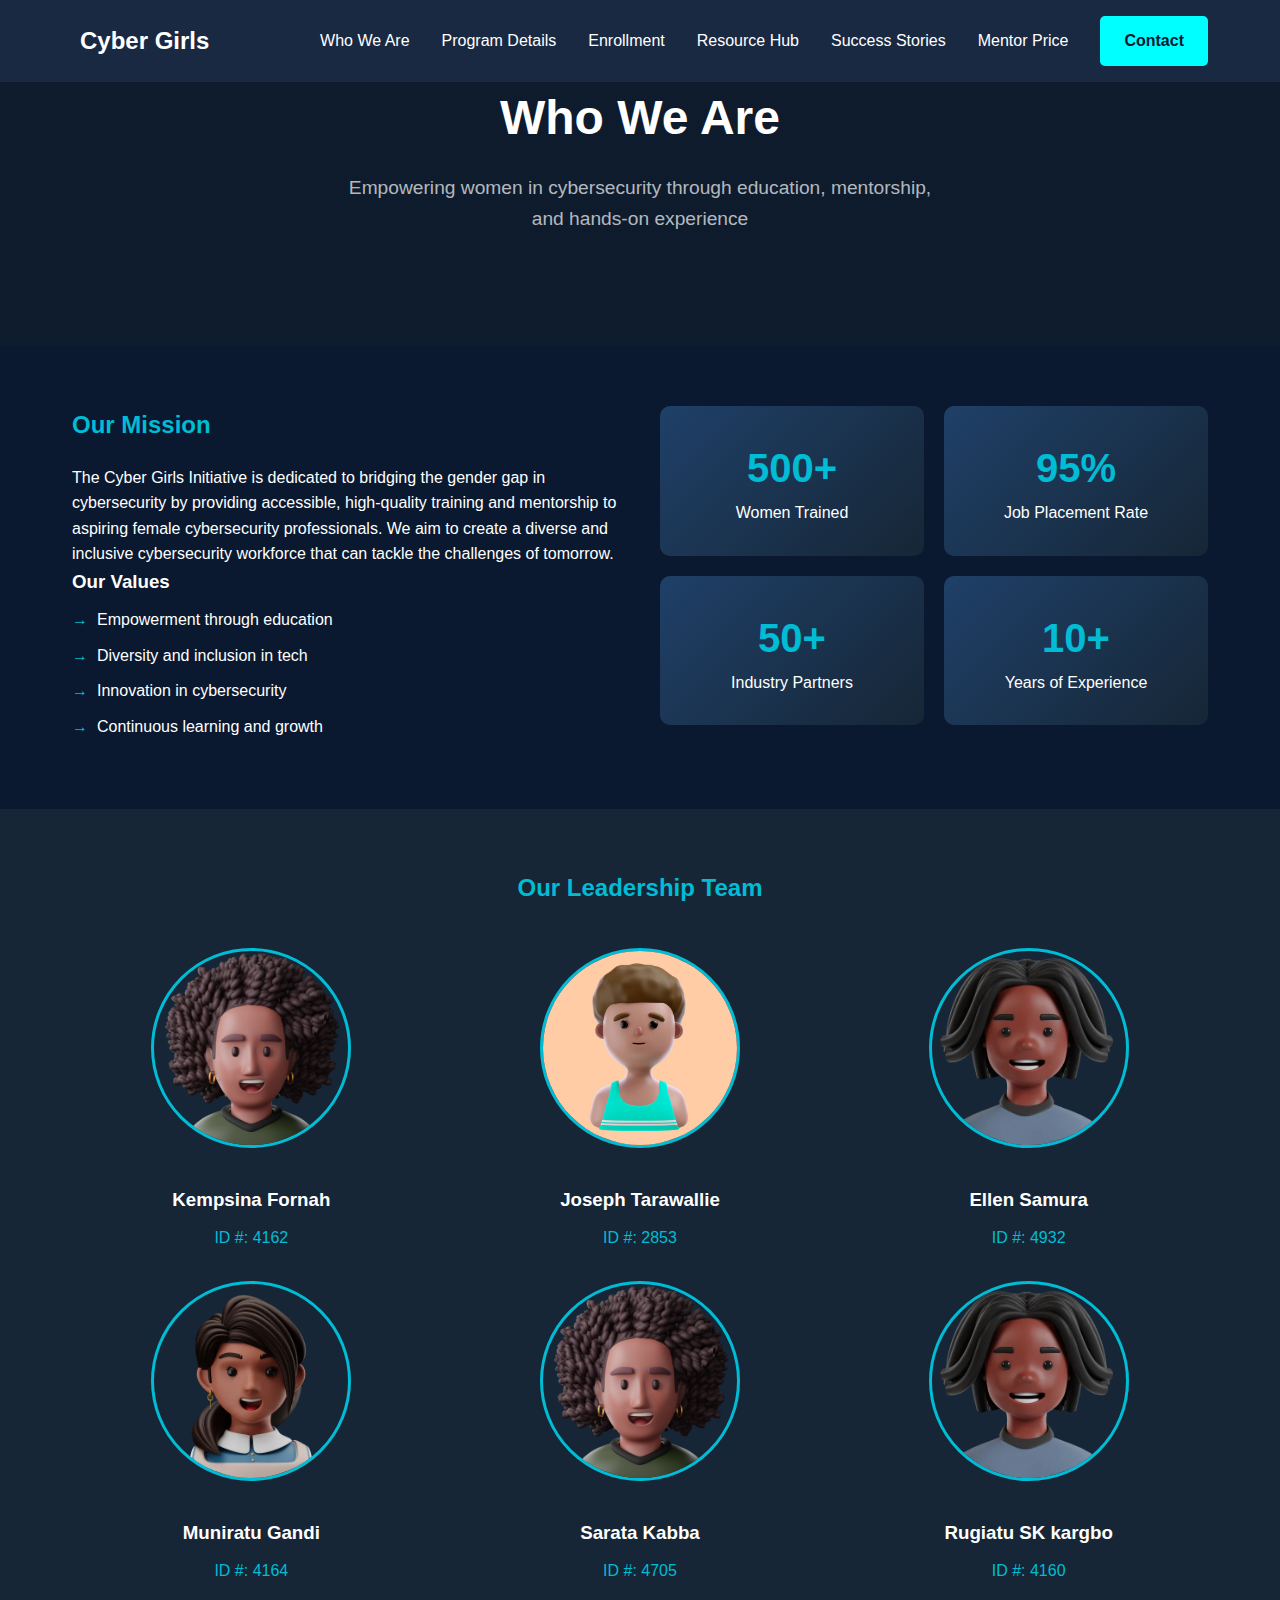
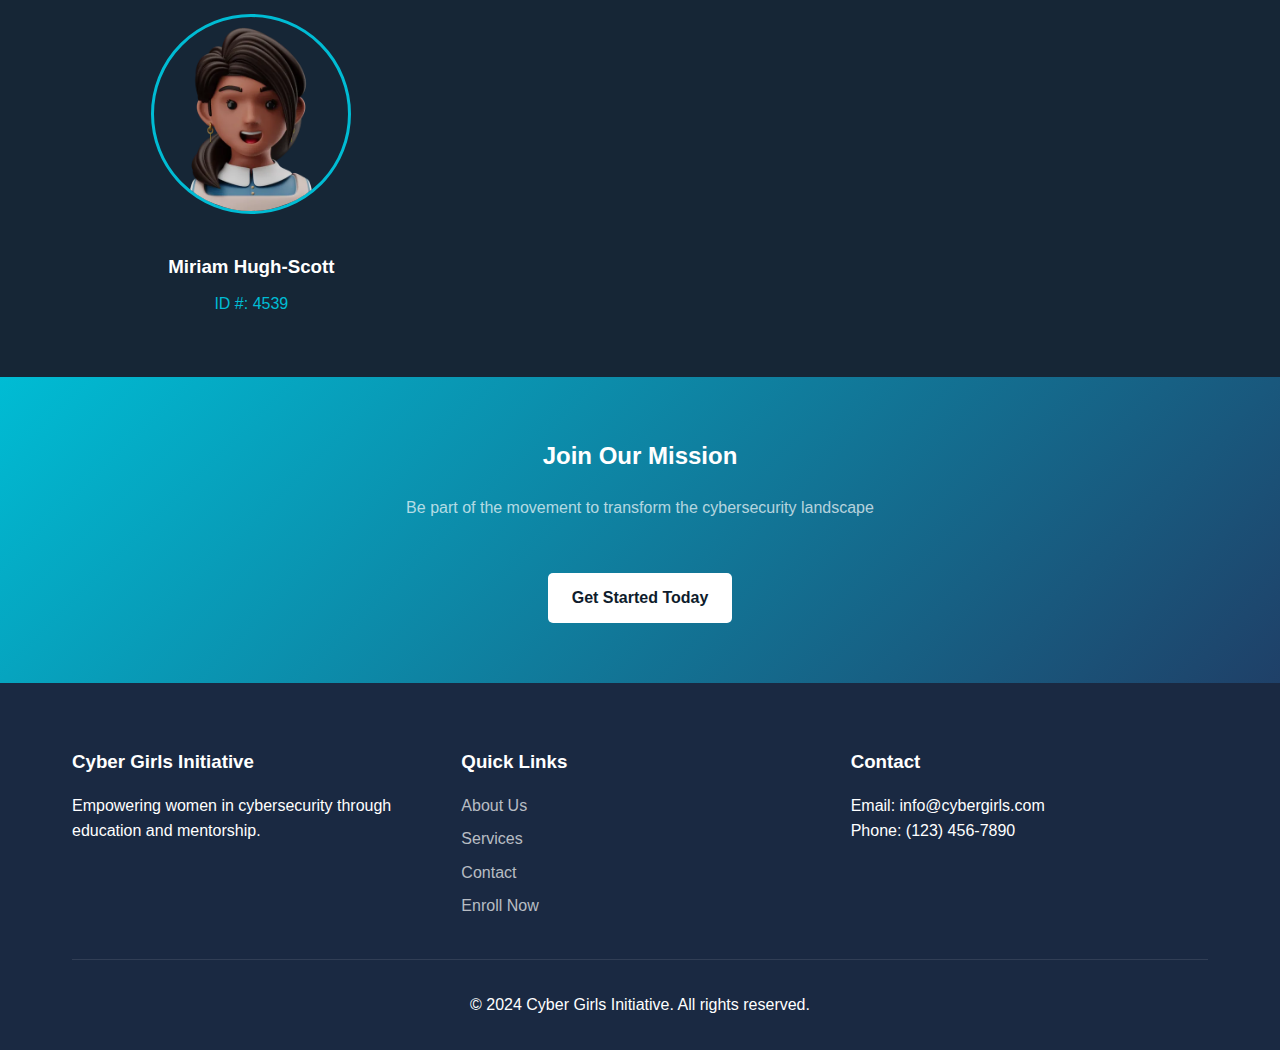
==== whoweare.html @ 03a0fe02 "first commit" ====
<!DOCTYPE html>
<html lang="en">
<head>
    <meta charset="UTF-8">
    <meta name="viewport" content="width=device-width, initial-scale=1.0">
    <title>About Us - Cyber Girls Initiative</title>
    <link rel="stylesheet" href="assets/css/main.css">
    <script src="https://kit.fontawesome.com/your-fontawesome-kit.js" crossorigin="anonymous"></script>
</head>
<body class="dark-theme">
    <header>
        <nav class="container">
            <a href="/index.html" class="logo">
                <img src="/placeholder.svg?height=40&width=40" alt="">
                Cyber Girls
            </a>
            <ul>
                <li><a href="/whoweare.html" class="active">Who We Are</a></li>
                <li><a href="/programdetails.html" class="active">Program Details</a></li>
                <li><a href="/enrollment.html">Enrollment</a></li>
                <li><a href="/resourcehub.html">Resource Hub</a></li>
                <li><a href="/successstories.html" >Success Stories</a></li>
                <li><a href="/mentorprices.html" >Mentor Price</a></li>
                <li><a href="/contact.html" class="btn btn-primary">Contact</a></li>
            </ul>
        </nav>
    </header>

    <main>
        <section class="hero about-hero">
            <div class="container">
                <h1>Who We Are</h1>
                <p>Empowering women in cybersecurity through education, mentorship, and hands-on experience</p>
            </div>
        </section>

        <section class="company-details">
            <div class="container">
                <div class="company-grid">
                    <div class="company-info">
                        <h2>Our Mission</h2>
                        <p>The Cyber Girls Initiative is dedicated to bridging the gender gap in cybersecurity by providing accessible, high-quality training and mentorship to aspiring female cybersecurity professionals. We aim to create a diverse and inclusive cybersecurity workforce that can tackle the challenges of tomorrow.</p>
                        <h3>Our Values</h3>
                        <ul>
                            <li>Empowerment through education</li>
                            <li>Diversity and inclusion in tech</li>
                            <li>Innovation in cybersecurity</li>
                            <li>Continuous learning and growth</li>
                        </ul>
                    </div>
                    <div class="company-stats">
                        <div class="stat-card">
                            <h3>500+</h3>
                            <p>Women Trained</p>
                        </div>
                        <div class="stat-card">
                            <h3>95%</h3>
                            <p>Job Placement Rate</p>
                        </div>
                        <div class="stat-card">
                            <h3>50+</h3>
                            <p>Industry Partners</p>
                        </div>
                        <div class="stat-card">
                            <h3>10+</h3>
                            <p>Years of Experience</p>
                        </div>
                    </div>
                </div>
            </div>
        </section>

        <section class="team">
            <div class="container">
                <h2>Our Leadership Team</h2>
                <div class="team-grid">
                    <div class="team-member">
                        <img src="/assets/images/3d-fm-user-1.webp" alt="Sarah Johnson">
                        <h3>Kempsina Fornah</h3>
                        <p>ID #: 4162</p>
                    </div>
                    <div class="team-member">
                        <img src="/assets/images/3d-user-1.jpg" alt="Emily Chen">
                        <h3>Joseph Tarawallie </h3>
                        <p>ID #: 2853</p>
                    </div>
                    <div class="team-member">
                        <img src="/assets/images/3d-fm-user-2.webp" alt="Maria Rodriguez">
                        <h3>Ellen Samura </h3>
                        <p>ID #: 4932</p>
                    </div>

                    <div class="team-member">
                        <img src="/assets/images/3d-fm-user-3.webp" alt="Maria Rodriguez">
                        <h3>Muniratu Gandi</h3>
                        <p>ID #: 4164</p>
                    </div>

                    <div class="team-member">
                        <img src="/assets/images/3d-fm-user-1.webp" alt="Maria Rodriguez">
                        <h3>Sarata Kabba</h3>
                        <p>ID #: 4705</p>
                    </div>

                    <div class="team-member">
                        <img src="/assets/images/3d-fm-user-2.webp" alt="Maria Rodriguez">
                        <h3>Rugiatu SK kargbo</h3>
                        <p>ID #: 4160</p>
                    </div>

                    <div class="team-member">
                        <img src="/assets/images/3d-fm-user-3.webp" alt="Maria Rodriguez">
                        <h3>Miriam Hugh-Scott</h3>
                        <p>ID #: 4539</p>
                    </div>

                </div>
            </div>
        </section>



        <section class="cta">
            <div class="container">
                <h2>Join Our Mission</h2>
                <p>Be part of the movement to transform the cybersecurity landscape</p>
                <a href="/enroll" class="btn btn-primary">Get Started Today</a>
            </div>
        </section>
    </main>

    <footer>
        <div class="container">
            <div class="footer-content">
                <div class="footer-section">
                    <h3>Cyber Girls Initiative</h3>
                    <p>Empowering women in cybersecurity through education and mentorship.</p>
                </div>
                <div class="footer-section">
                    <h3>Quick Links</h3>
                    <ul>
                        <li><a href="/about">About Us</a></li>
                        <li><a href="/services">Services</a></li>
                        <li><a href="/contact">Contact</a></li>
                        <li><a href="/enroll">Enroll Now</a></li>
                    </ul>
                </div>
                <div class="footer-section">
                    <h3>Contact</h3>
                    <p>Email: info@cybergirls.com</p>
                    <p>Phone: (123) 456-7890</p>
                    <div class="social-icons">
                        <a href="#" aria-label="LinkedIn"><i class="fab fa-linkedin"></i></a>
                        <a href="#" aria-label="Twitter"><i class="fab fa-twitter"></i></a>
                        <a href="#" aria-label="Facebook"><i class="fab fa-facebook"></i></a>
                        <a href="#" aria-label="Instagram"><i class="fab fa-instagram"></i></a>
                    </div>
                </div>
            </div>
            <div class="footer-bottom">
                <p>&copy; 2024 Cyber Girls Initiative. All rights reserved.</p>
            </div>
        </div>
    </footer>
</body>
</html>
---- assets/css/main.css ----
:root {
    --primary: #00ffff;
    --primary-dark: #00cccc;
    --background: #0a192f;
    --surface: #1a2942;
    --text: #ffffff;
    --text-secondary: rgba(255, 255, 255, 0.7);
    --gradient: linear-gradient(135deg, #0a192f 0%, #1a2942 100%);
}

/* Base styles */
* {
    margin: 0;
    padding: 0;
    box-sizing: border-box;
}

body {
    font-family: 'Inter', sans-serif;
    line-height: 1.6;
    background-color: var(--background);
    color: var(--text);
}

.container {
    max-width: 1200px;
    margin: 0 auto;
    padding: 0 2rem;
}

/* Header */
header {
    background-color: var(--surface);
    padding: 1rem 0;
    position: fixed;
    width: 100%;
    top: 0;
    z-index: 1000;
}

nav {
    display: flex;
    justify-content: space-between;
    align-items: center;
}

.logo {
    display: flex;
    align-items: center;
    gap: 0.5rem;
    color: var(--text);
    text-decoration: none;
    font-size: 1.5rem;
    font-weight: bold;
}

nav ul {
    display: flex;
    list-style: none;
    gap: 2rem;
    align-items: center;
}

nav ul a {
    color: var(--text);
    text-decoration: none;
    transition: color 0.3s ease;
}

nav ul a:hover {
    color: var(--primary);
}

/* Hero section */
.hero {
    background: var(--gradient);
    padding: 8rem 0 4rem;
    text-align: center;
    padding-top: 12rem;
}

.hero h1 {
    font-size: 3rem;
    margin-bottom: 1rem;
}

.hero p {
    font-size: 1.2rem;
    color: var(--text-secondary);
    max-width: 600px;
    margin: 0 auto 2rem;
}

/* Buttons */
.btn {
    display: inline-block;
    padding: 0.75rem 1.5rem;
    border-radius: 5px;
    text-decoration: none;
    transition: all 0.3s ease;
}

.btn-primary {
    background-color: var(--primary);
    color: var(--background);
    font-weight: bold;
}

.btn-primary:hover {
    background-color: var(--primary-dark);
    transform: translateY(-2px);
}

/* Services section */
.services {
    padding: 4rem 0;
}

.services-grid {
    display: grid;
    grid-template-columns: repeat(auto-fit, minmax(250px, 1fr));
    gap: 2rem;
    margin-top: 2rem;
}

.service-card {
    background-color: var(--surface);
    padding: 2rem;
    border-radius: 10px;
    transition: transform 0.3s ease;
}

.service-card:hover {
    transform: translateY(-5px);
}

.service-card .icon {
    font-size: 2rem;
    color: var(--primary);
    margin-bottom: 1rem;
}

.service-card h3 {
    margin-bottom: 1rem;
}

.service-card p {
    color: var(--text-secondary);
    margin-bottom: 1.5rem;
}

.read-more {
    color: var(--primary);
    text-decoration: none;
    display: flex;
    align-items: center;
    gap: 0.5rem;
}

/* Compliance section */
.compliance {
    padding: 4rem 0;
    background-color: var(--surface);
}

.section-desc {
    text-align: center;
    color: var(--text-secondary);
    margin-bottom: 3rem;
}

.compliance-grid {
    display: grid;
    grid-template-columns: repeat(auto-fit, minmax(300px, 1fr));
    gap: 2rem;
}

.compliance-card {
    background-color: var(--background);
    padding: 2rem;
    border-radius: 10px;
    transition: transform 0.3s ease;
}

.compliance-card:hover {
    transform: translateY(-5px);
}

.compliance-card .icon {
    font-size: 2rem;
    color: var(--primary);
    margin-bottom: 1rem;
}

/* Industries section */
.industries {
    padding: 4rem 0;
}

.industry-grid {
    display: grid;
    grid-template-columns: repeat(auto-fit, minmax(250px, 1fr));
    gap: 2rem;
}

.industry-card {
    background-color: var(--surface);
    padding: 2rem;
    border-radius: 10px;
    transition: transform 0.3s ease;
}

.industry-card:hover {
    transform: translateY(-5px);
}

.industry-card .icon {
    font-size: 2rem;
    color: var(--primary);
    margin-bottom: 1rem;
}

/* CTA section */
.cta {
    padding: 4rem 0;
    background-color: var(--surface);
    text-align: center;
}

.cta h2 {
    margin-bottom: 1rem;
}

.cta p {
    color: var(--text-secondary);
    margin-bottom: 2rem;
}

/* Footer */
footer {
    background-color: var(--surface);
    padding: 4rem 0 2rem;
}

.footer-content {
    display: grid;
    grid-template-columns: repeat(auto-fit, minmax(200px, 1fr));
    gap: 2rem;
    margin-bottom: 2rem;
}

.footer-section h3 {
    margin-bottom: 1rem;
}

.footer-section ul {
    list-style: none;
}

.footer-section ul li {
    margin-bottom: 0.5rem;
}

.footer-section ul li a {
    color: var(--text-secondary);
    text-decoration: none;
    transition: color 0.3s ease;
}

.footer-section ul li a:hover {
    color: var(--primary);
}

.footer-bottom {
    text-align: center;
    padding-top: 2rem;
    border-top: 1px solid rgba(255, 255, 255, 0.1);
}

/* Responsive design */
@media (max-width: 768px) {
    nav {
        flex-direction: column;
        gap: 1rem;
    }

    nav ul {
        flex-direction: column;
        gap: 1rem;
    }

    .hero h1 {
        font-size: 2rem;
    }

    .services-grid,
    .compliance-grid,
    .industry-grid {
        grid-template-columns: 1fr;
    }
}

/* Animations */
@keyframes fadeIn {
    from {
        opacity: 0;
        transform: translateY(20px);
    }
    to {
        opacity: 1;
        transform: translateY(0);
    }
}

.service-card,
.compliance-card,
.industry-card {
    animation: fadeIn 0.5s ease forwards;
}

/* Accessibility */
:focus {
    outline: 2px solid var(--primary);
    outline-offset: 2px;
}

.sr-only {
    position: absolute;
    width: 1px;
    height: 1px;
    padding: 0;
    margin: -1px;
    overflow: hidden;
    clip: rect(0, 0, 0, 0);
    white-space: nowrap;
    border-width: 0;
}

/* Existing code... */

/* About Page Specific Styles */
.about-hero {
    background: linear-gradient(rgba(14, 28, 44, 0.9), rgba(14, 28, 44, 0.9)), 
                url('../images/hero-bg.jpg') center/cover;
    padding: 80px 0;
    text-align: center;
}

.company-details {
    padding: 60px 0;
}

.company-grid {
    display: grid;
    grid-template-columns: 1fr 1fr;
    gap: 40px;
    align-items: start;
}

.company-info h2 {
    color: #00bcd4;
    margin-bottom: 20px;
}

.company-info ul {
    list-style: none;
    padding: 0;
}

.company-info ul li {
    margin: 10px 0;
    padding-left: 25px;
    position: relative;
}

.company-info ul li:before {
    content: "→";
    color: #00bcd4;
    position: absolute;
    left: 0;
}

.company-stats {
    display: grid;
    grid-template-columns: repeat(2, 1fr);
    gap: 20px;
}

.stat-card {
    background: linear-gradient(135deg, #1f4068, #162636);
    padding: 30px;
    border-radius: 10px;
    text-align: center;
}

.stat-card h3 {
    color: #00bcd4;
    font-size: 2.5rem;
    margin: 0;
}

.team {
    padding: 60px 0;
    background-color: #162636;
}

.team h2 {
    text-align: center;
    color: #00bcd4;
    margin-bottom: 40px;
}

.team-grid {
    display: grid;
    grid-template-columns: repeat(3, 1fr);
    gap: 30px;
}

.team-member {
    text-align: center;
}

.team-member img {
    width: 200px;
    height: 200px;
    border-radius: 50%;
    margin-bottom: 20px;
    border: 3px solid #00bcd4;
}

.team-member h3 {
    color: #ffffff;
    margin: 10px 0;
}

.team-member p {
    color: #00bcd4;
}

.timeline {
    padding: 60px 0;
}

.timeline h2 {
    text-align: center;
    color: #00bcd4;
    margin-bottom: 40px;
}

.timeline-grid {
    display: grid;
    grid-template-columns: repeat(3, 1fr);
    gap: 30px;
}

.timeline-item {
    background: linear-gradient(135deg, #1f4068, #162636);
    padding: 20px;
    border-radius: 10px;
    text-align: center;
}

.timeline-item h3 {
    color: #00bcd4;
    margin-bottom: 10px;
}

.cta {
    background: linear-gradient(135deg, #00bcd4, #1f4068);
    padding: 60px 0;
    text-align: center;
}

.cta h2 {
    margin-bottom: 20px;
}

.cta .btn {
    background-color: #ffffff;
    color: #0e1c2c;
    font-weight: bold;
    margin-top: 20px;
}

.cta .btn:hover {
    background-color: #162636;
    color: #ffffff;
}

/* Responsive Design */
@media (max-width: 768px) {
    .company-grid {
        grid-template-columns: 1fr;
    }

    .company-stats {
        grid-template-columns: 1fr;
    }

    .team-grid {
        grid-template-columns: 1fr;
    }

    .timeline-grid {
        grid-template-columns: 1fr;
    }
}

.form-container {
    max-width: 800px;
    margin: 3rem auto;
    padding: 2rem;
    background-color: var(--surface);
    border-radius: 10px;
}

.form-grid {
    display: grid;
    grid-template-columns: repeat(2, 1fr);
    gap: 1.5rem;
}

.form-field {
    margin-bottom: 1.5rem;
}

.form-field.full-width {
    grid-column: 1 / -1;
}

.form-field label {
    display: block;
    margin-bottom: 0.5rem;
    color: var(--text);
}

.form-field input,
.form-field select,
.form-field textarea {
    width: 100%;
    padding: 0.75rem;
    border: 1px solid rgba(255, 255, 255, 0.1);
    border-radius: 5px;
    background-color: var(--background);
    color: var(--text);
}

.form-field textarea {
    min-height: 150px;
    resize: vertical;
}

.form-submit {
    grid-column: 1 / -1;
    text-align: center;
}

.required {
    color: var(--primary);
}

.overview, .details {
    max-width: 800px;
    margin: 40px auto;
    padding: 30px;
    border-radius: 8px;
    box-shadow: 0 2px 10px rgba(0, 0, 0, 0.1);
}

.overview{
    padding-top: 10rem;
}

.overview h2, .details h2 {
    color: #7eb0e1;
    margin-bottom: 20px;
    font-size: 2rem;
    border-bottom: 2px solid #3498db;
    padding-bottom: 10px;
}

.overview ul {
    list-style: none;
    padding: 0;
}

.overview ul li {
    margin: 15px 0;
    padding-left: 25px;
    position: relative;
}

.overview ul li:before {
    content: "→";
    position: absolute;
    left: 0;
    color: #3498db;
}

.details p {
    line-height: 1.6;
    margin: 15px 0;
    color: #bddeff;
}

.details strong {
    color: #2f6091;
    font-weight: 600;
    margin-right: 10px;
}

/* Add some hover effects */
.overview ul li:hover {
    transform: translateX(5px);
    transition: transform 0.3s ease;
}

/* Responsive adjustments */
@media (max-width: 768px) {
    .overview, .details {
        margin: 20px;
        padding: 20px;
    }
    
    .overview h2, .details h2 {
        font-size: 1.5rem;
    }
}

/* Resource Hub Styles */
.resource-hero {
    background: linear-gradient(rgba(14, 28, 44, 0.9), rgba(14, 28, 44, 0.9)), 
                url('../images/hero-bg.jpg') center/cover;
    padding: 120px 0 60px;
    text-align: center;
    color: var(--text);
}

.resource-hero h1 {
    font-size: 3rem;
    margin-bottom: 1rem;
}

.resource-hero p {
    font-size: 1.2rem;
    color: var(--text-secondary);
    max-width: 600px;
    margin: 0 auto;
}

.resource-section {
    padding: 4rem 0;
}

.resource-section h2 {
    text-align: center;
    margin-bottom: 3rem;
    color: var(--primary);
}

.resource-grid {
    display: grid;
    grid-template-columns: repeat(auto-fit, minmax(300px, 1fr));
    gap: 2rem;
}

.resource-card {
    background: var(--surface);
    padding: 2rem;
    border-radius: 10px;
    text-align: center;
    transition: transform 0.3s ease;
}

.resource-card:hover {
    transform: translateY(-5px);
}

.resource-icon {
    font-size: 2.5rem;
    color: var(--primary);
    margin-bottom: 1.5rem;
}

.resource-card h3 {
    color: var(--text);
    margin-bottom: 1rem;
}

.resource-card p {
    color: var(--text-secondary);
    margin-bottom: 1.5rem;
}

.resource-link {
    display: inline-block;
    color: var(--primary);
    text-decoration: none;
    padding: 0.5rem 1rem;
    border: 2px solid var(--primary);
    border-radius: 5px;
    transition: all 0.3s ease;
}

.resource-link:hover {
    background: var(--primary);
    color: var(--background);
}

/* Responsive adjustments */
@media (max-width: 768px) {
    .resource-hero h1 {
        font-size: 2rem;
    }
    
    .resource-grid {
        grid-template-columns: 1fr;
    }
}

/* Success Stories Styles */
.success-hero {
    background: linear-gradient(rgba(14, 28, 44, 0.9), rgba(14, 28, 44, 0.9)), 
                url('../images/hero-bg.jpg') center/cover;
    padding: 120px 0 60px;
    text-align: center;
    color: var(--text);
}

.success-hero h1 {
    font-size: 3rem;
    margin-bottom: 1rem;
}

.success-hero p {
    font-size: 1.2rem;
    color: var(--text-secondary);
    max-width: 600px;
    margin: 0 auto;
}

.success-stories {
    padding: 4rem 0;
}

.stories-grid {
    display: grid;
    grid-template-columns: repeat(2, 1fr);
    gap: 2rem;
}

.story-card {
    background: var(--surface);
    border-radius: 10px;
    overflow: hidden;
    transition: transform 0.3s ease;
}

.story-card:hover {
    transform: translateY(-5px);
}

.story-image {
    height: 200px;
    overflow: hidden;
}

.story-image img {
    width: 100%;
    height: 100%;
    object-fit: cover;
}

.story-content {
    padding: 2rem;
}

.story-content h3 {
    color: var(--primary);
    margin-bottom: 0.5rem;
    font-size: 1.5rem;
}

.story-content .position {
    color: var(--text-secondary);
    font-size: 0.9rem;
    margin-bottom: 1rem;
}

.story-content .quote {
    color: var(--text);
    margin-bottom: 1.5rem;
    font-style: italic;
    line-height: 1.6;
}

.achievements {
    display: flex;
    gap: 0.5rem;
    flex-wrap: wrap;
}

.badge {
    background: var(--primary);
    color: var(--background);
    padding: 0.25rem 0.75rem;
    border-radius: 15px;
    font-size: 0.8rem;
    font-weight: bold;
}

/* Responsive adjustments */
@media (max-width: 768px) {
    .success-hero h1 {
        font-size: 2rem;
    }
    
    .stories-grid {
        grid-template-columns: 1fr;
    }
}


.form-container {
    max-width: 1000px;
    margin: 3rem auto;
    padding: 2rem;
    background-color: var(--surface);
    border-radius: 10px;
    width: 100%;
}

.form-grid {
    display: grid;
    grid-template-columns: repeat(2, 1fr);
    gap: 1.5rem;
}

.form-field {
    margin-bottom: 1.5rem;
}

.form-field.full-width {
    grid-column: 1 / -1;
}

.form-field label {
    display: block;
    margin-bottom: 0.5rem;
    color: var(--text);
}

.form-field input,
.form-field select,
.form-field textarea {
    width: 100%;
    padding: 0.75rem;
    border: 1px solid rgba(255, 255, 255, 0.1);
    border-radius: 5px;
    background-color: var(--background);
    color: var(--text);
}

.form-field textarea {
    min-height: 150px;
    resize: vertical;
}

.form-submit {
    grid-column: 1 / -1;
    text-align: center;
}

.required {
    color: var(--primary);
}

.contact-grid {
    display: grid;
    grid-template-columns: 1fr 2fr;
    gap: 2rem;
    margin: 3rem 0;
}

.contact-info {
    padding: 2rem;
    background-color: var(--surface);
    border-radius: 10px;
}

.info-item {
    display: flex;
    align-items: flex-start;
    gap: 1rem;
    margin-bottom: 1.5rem;
}

.info-item i {
    color: var(--primary);
    font-size: 1.5rem;
}

.info-item h3 {
    margin-bottom: 0.5rem;
    color: var(--text);
}

.info-item p a {
    color: var(--text-secondary);
    text-decoration: none;
    transition: color 0.3s ease;
}

.info-item p a:hover {
    color: var(--primary);
}

.social-links {
    display: flex;
    gap: 1rem;
    margin-top: 2rem;
}

.social-link {
    display: flex;
    align-items: center;
    justify-content: center;
    width: 40px;
    height: 40px;
    border-radius: 50%;
    background-color: var(--background);
    color: var(--text);
    text-decoration: none;
    transition: all 0.3s ease;
}

.social-link:hover {
    background-color: var(--primary);
    color: var(--background);
    transform: translateY(-2px);
}

@media (max-width: 768px) {
    .contact-grid {
        grid-template-columns: 1fr;
    }

    .form-grid {
        grid-template-columns: 1fr;
    }
}

/* Pricing Page Styles */
.pricing-hero {
    background: linear-gradient(rgba(14, 28, 44, 0.9), rgba(14, 28, 44, 0.9)),
                url('../images/hero-bg.jpg') center/cover;
    padding: 120px 0 60px;
    text-align: center;
    color: var(--text);
}

.pricing-hero h1 {
    font-size: 3rem;
    margin-bottom: 1rem;
}

.pricing-hero p {
    font-size: 1.2rem;
    color: var(--text-secondary);
    max-width: 600px;
    margin: 0 auto;
}

.pricing {
    padding: 4rem 0;
}

.pricing-grid {
    display: grid;
    grid-template-columns: repeat(3, 1fr);
    gap: 2rem;
    margin-top: 2rem;
}

.pricing-card {
    background: var(--surface);
    border-radius: 15px;
    padding: 2rem;
    text-align: center;
    position: relative;
    transition: transform 0.3s ease;
}

.pricing-card:hover {
    transform: translateY(-10px);
}

.pricing-card.featured {
    border: 2px solid var(--primary);
    transform: scale(1.05);
}

.pricing-card.featured:hover {
    transform: scale(1.05) translateY(-10px);
}

.popular-badge {
    position: absolute;
    top: -12px;
    left: 50%;
    transform: translateX(-50%);
    background: var(--primary);
    color: var(--background);
    padding: 0.5rem 1rem;
    border-radius: 20px;
    font-size: 0.9rem;
    font-weight: bold;
}

.card-header {
    margin-bottom: 2rem;
}

.card-header h3 {
    color: var(--primary);
    font-size: 1.5rem;
    margin-bottom: 1rem;
}

.price {
    font-size: 2.5rem;
    color: var(--text);
    font-weight: bold;
}

.price .currency {
    font-size: 1.5rem;
    vertical-align: super;
}

.price .period {
    font-size: 1rem;
    color: var(--text-secondary);
    font-weight: normal;
}

.features {
    list-style: none;
    padding: 0;
    margin: 2rem 0;
}

.features li {
    color: var(--text-secondary);
    margin: 1rem 0;
    display: flex;
    align-items: center;
    justify-content: center;
    gap: 0.5rem;
}

.features li i {
    color: var(--primary);
    font-size: 0.9rem;
}

.pricing-card .btn {
    width: 100%;
    margin-top: 1rem;
}

/* Responsive adjustments */
@media (max-width: 992px) {
    .pricing-grid {
        grid-template-columns: repeat(2, 1fr);
    }
}

@media (max-width: 768px) {
    .pricing-grid {
        grid-template-columns: 1fr;
        gap: 3rem;
    }

    .pricing-card.featured {
        transform: none;
    }

    .pricing-card.featured:hover {
        transform: translateY(-10px);
    }
}
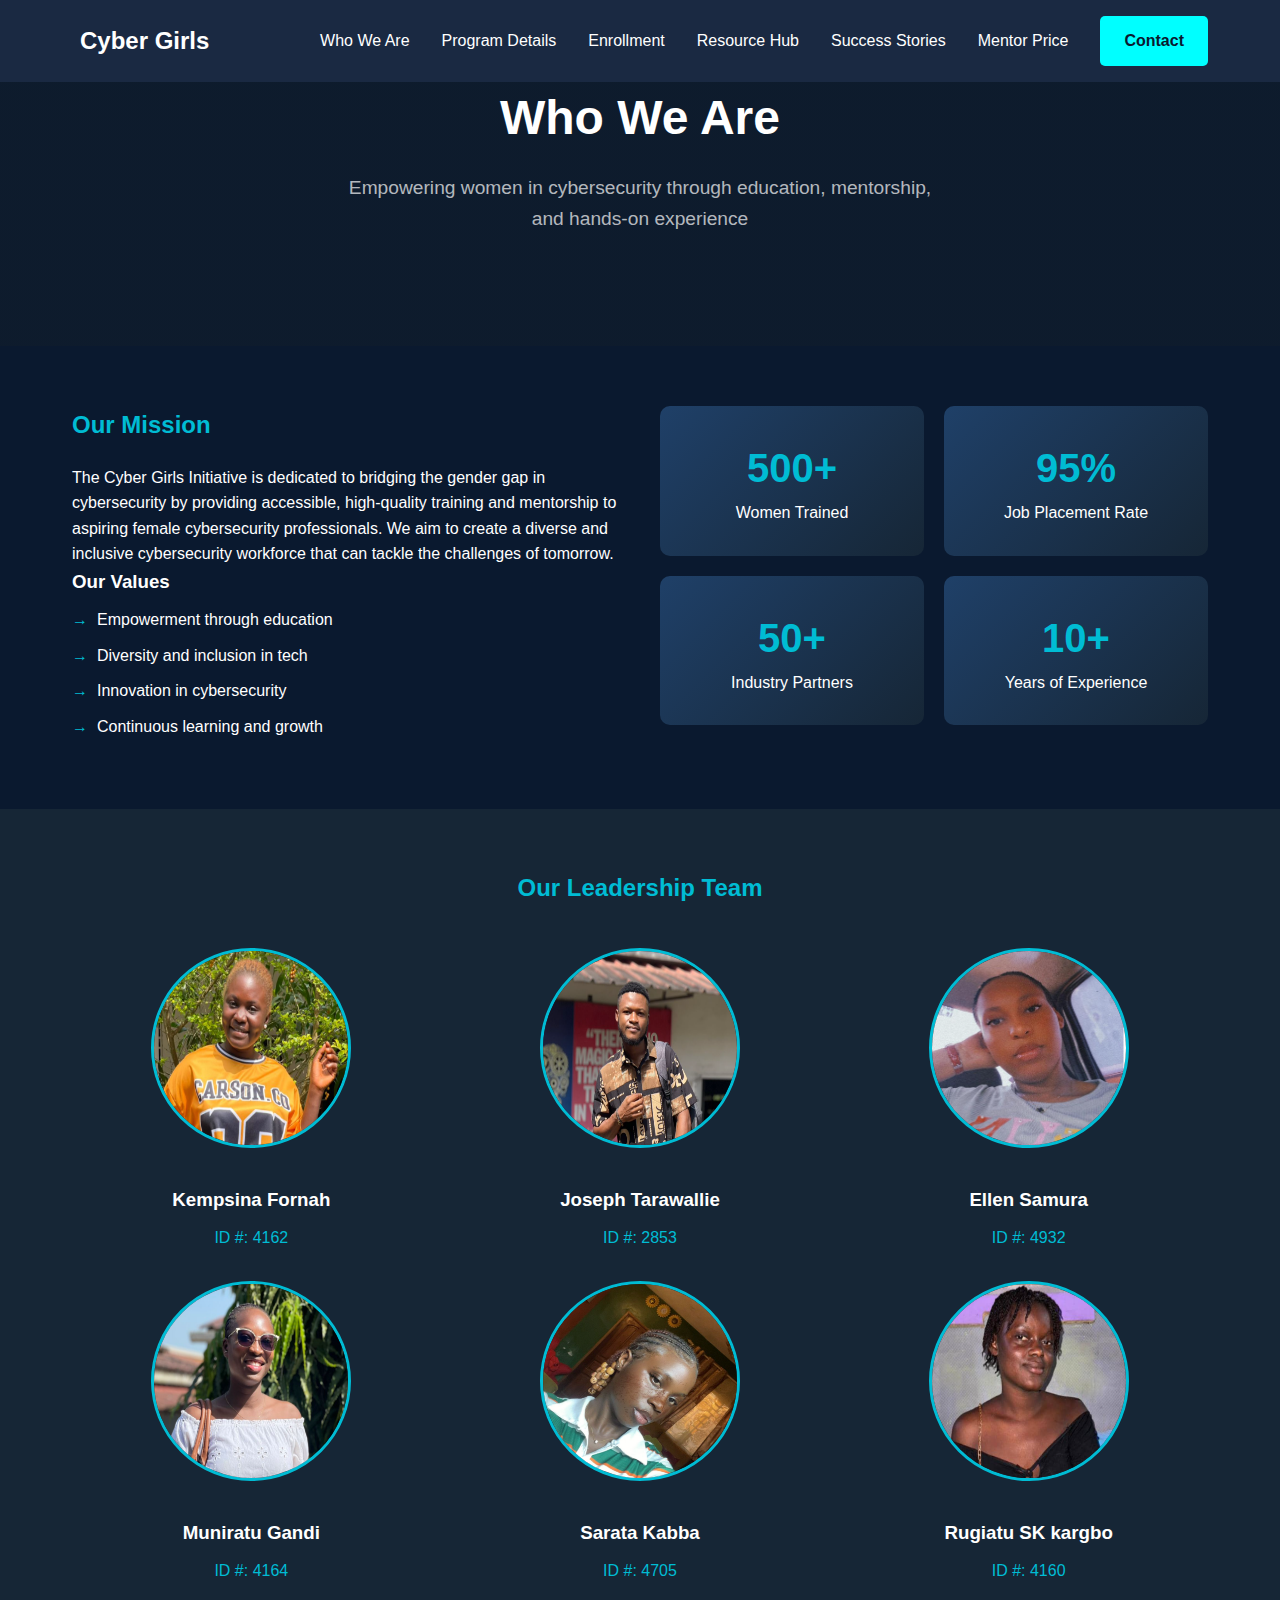
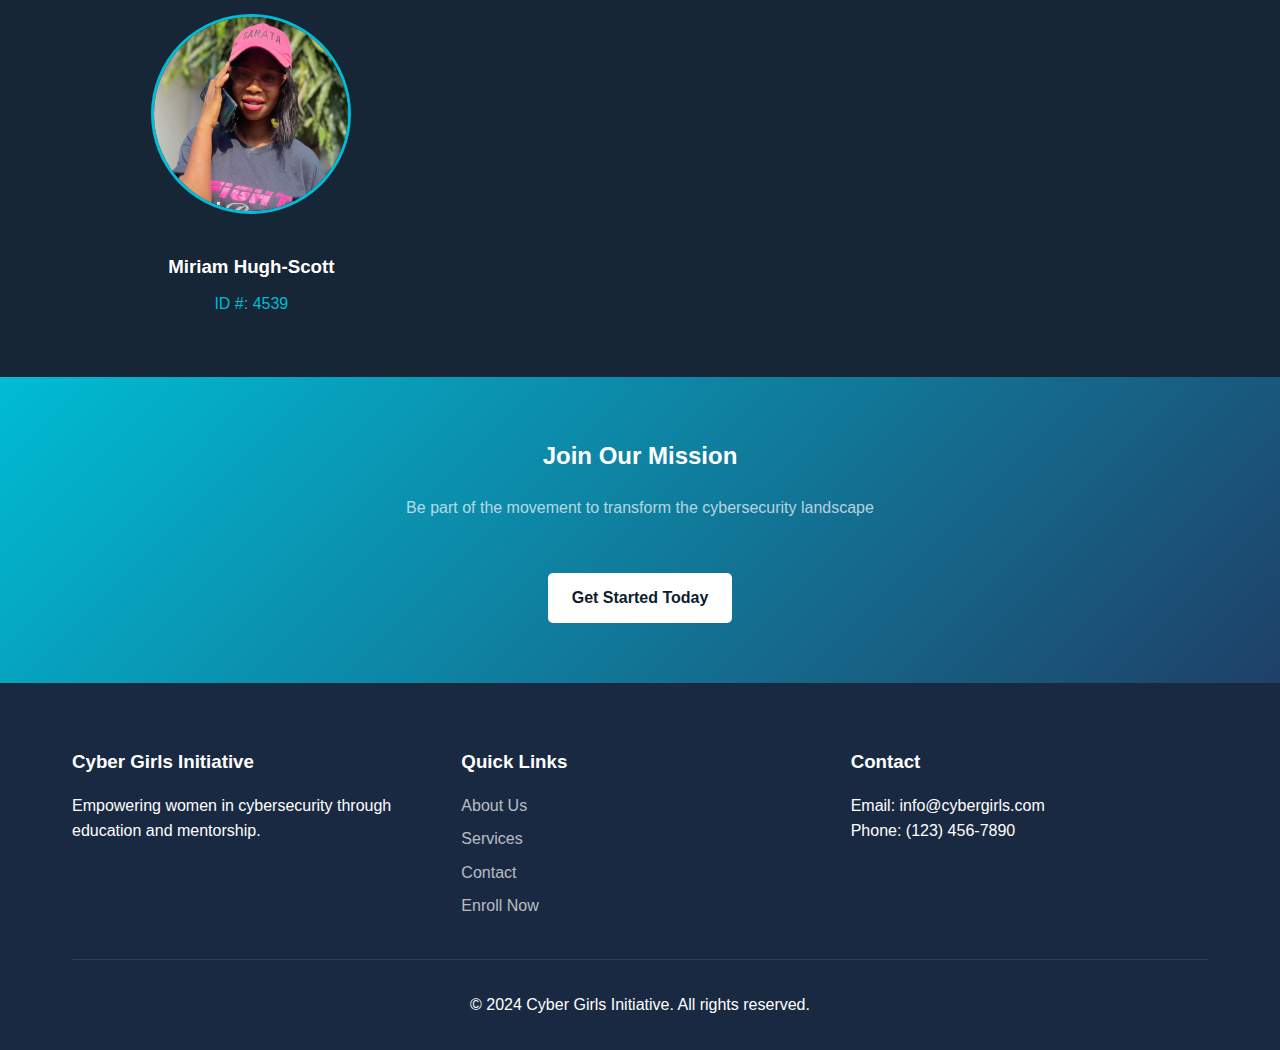
==== commit 81da6d73: "Update whoweare.html" ====
--- a/whoweare.html
+++ b/whoweare.html
@@ -75,41 +75,41 @@
                 <h2>Our Leadership Team</h2>
                 <div class="team-grid">
                     <div class="team-member">
-                        <img src="/assets/images/3d-fm-user-1.webp" alt="Sarah Johnson">
+                        <img src="/assets/images/Ellen Samura.png" alt="Sarah Johnson">
                         <h3>Kempsina Fornah</h3>
                         <p>ID #: 4162</p>
                     </div>
                     <div class="team-member">
-                        <img src="/assets/images/3d-user-1.jpg" alt="Emily Chen">
+                        <img src="/assets/images/Joseph Trawallie.png" alt="Emily Chen">
                         <h3>Joseph Tarawallie </h3>
                         <p>ID #: 2853</p>
                     </div>
                     <div class="team-member">
-                        <img src="/assets/images/3d-fm-user-2.webp" alt="Maria Rodriguez">
+                        <img src="/assets/images/Kempsina Fornah.png" alt="Maria Rodriguez">
                         <h3>Ellen Samura </h3>
                         <p>ID #: 4932</p>
                     </div>
 
                     <div class="team-member">
-                        <img src="/assets/images/3d-fm-user-3.webp" alt="Maria Rodriguez">
+                        <img src="/assets/images/Miriam Hugh-Scott.png" alt="Maria Rodriguez">
                         <h3>Muniratu Gandi</h3>
                         <p>ID #: 4164</p>
                     </div>
 
                     <div class="team-member">
-                        <img src="/assets/images/3d-fm-user-1.webp" alt="Maria Rodriguez">
+                        <img src="/assets/images/Muniratu Gandi.png" alt="Maria Rodriguez">
                         <h3>Sarata Kabba</h3>
                         <p>ID #: 4705</p>
                     </div>
 
                     <div class="team-member">
-                        <img src="/assets/images/3d-fm-user-2.webp" alt="Maria Rodriguez">
+                        <img src="/assets/images/Rugiatu sk kargbo.png" alt="Maria Rodriguez">
                         <h3>Rugiatu SK kargbo</h3>
                         <p>ID #: 4160</p>
                     </div>
 
                     <div class="team-member">
-                        <img src="/assets/images/3d-fm-user-3.webp" alt="Maria Rodriguez">
+                        <img src="/assets/images/Sarata Kabba.png" alt="Maria Rodriguez">
                         <h3>Miriam Hugh-Scott</h3>
                         <p>ID #: 4539</p>
                     </div>
@@ -163,4 +163,4 @@
         </div>
     </footer>
 </body>
-</html>+</html>
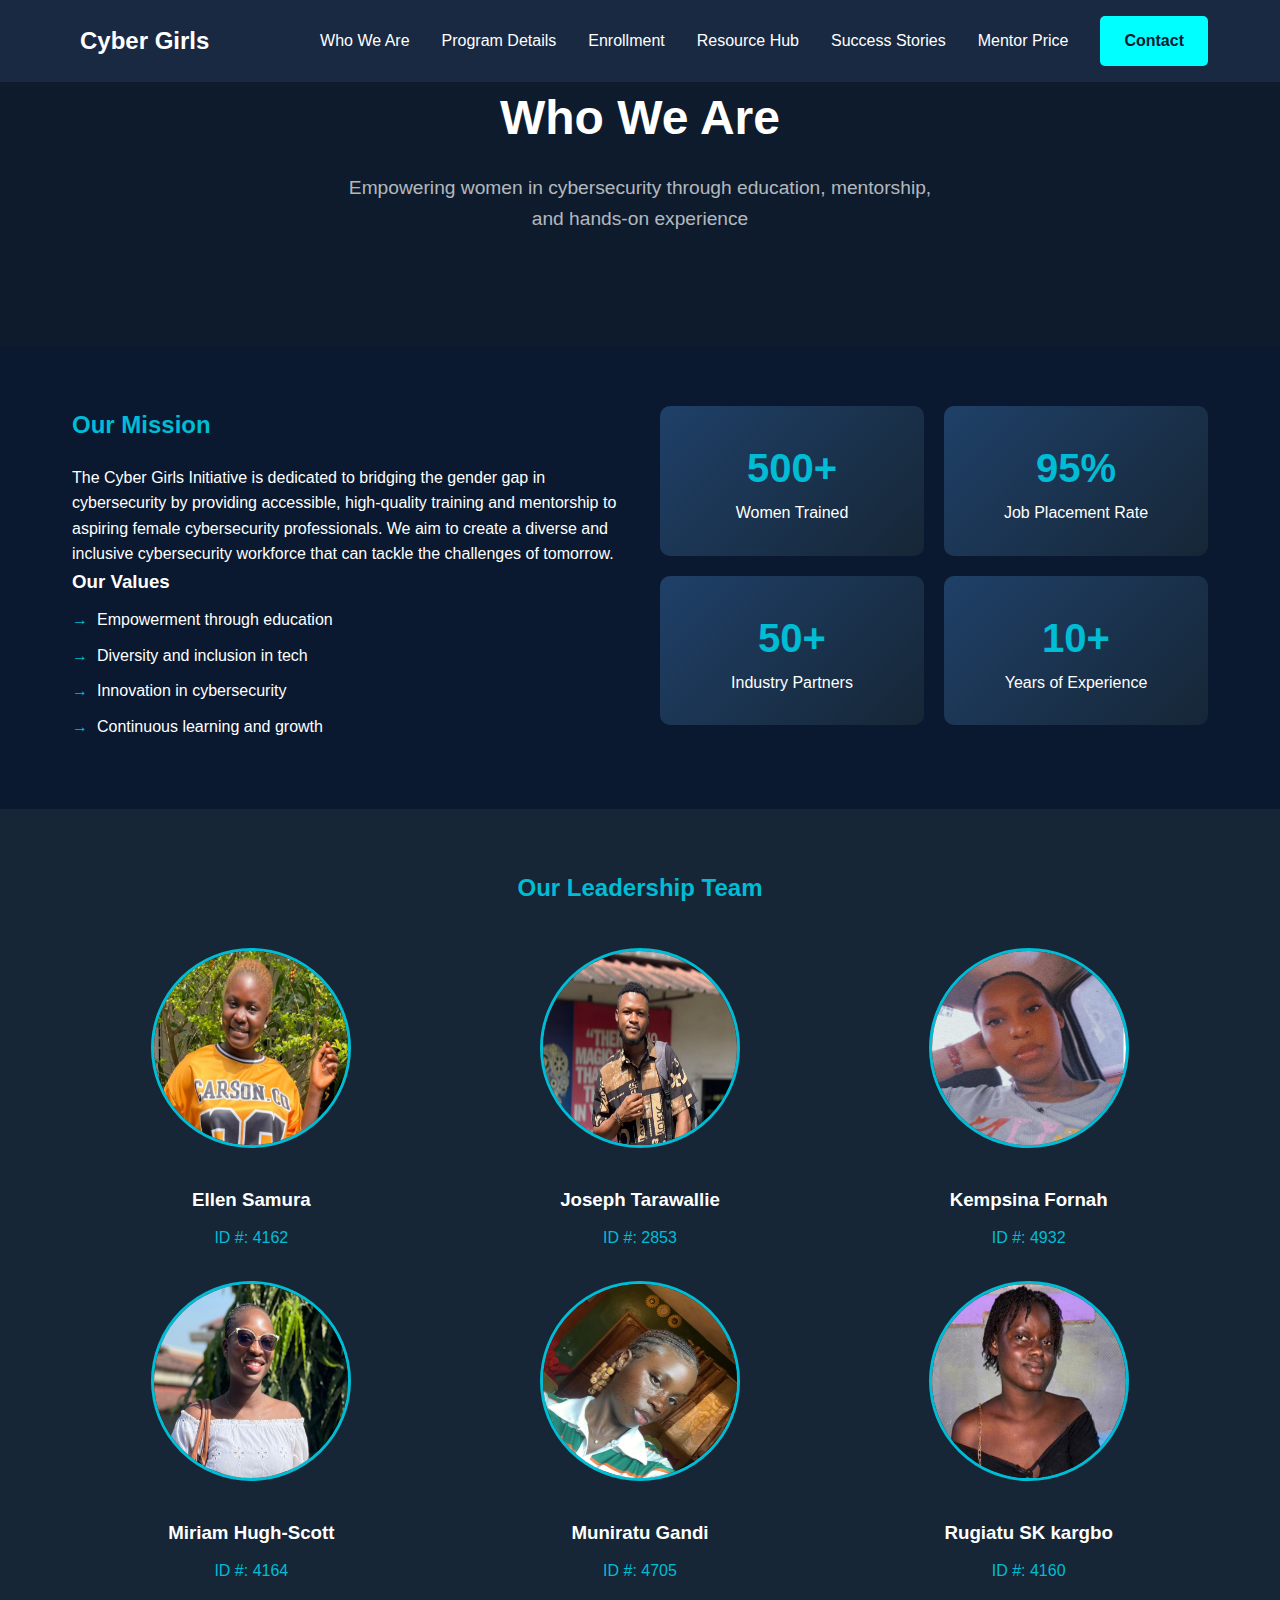
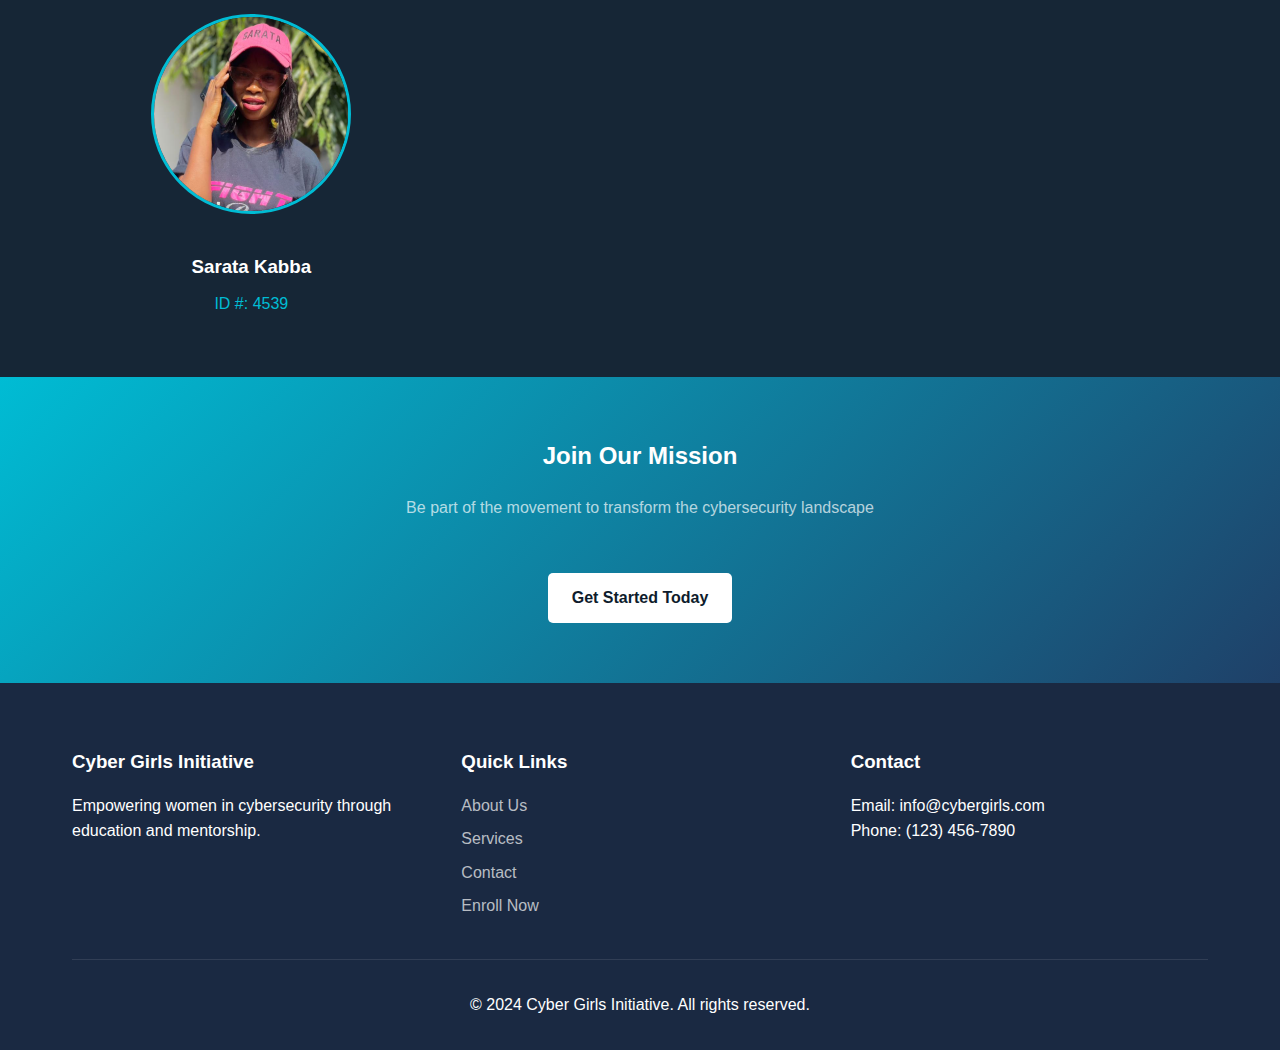
==== commit 7eba9f5f: "Update whoweare.html" ====
--- a/whoweare.html
+++ b/whoweare.html
@@ -75,42 +75,42 @@
                 <h2>Our Leadership Team</h2>
                 <div class="team-grid">
                     <div class="team-member">
-                        <img src="/assets/images/Ellen Samura.png" alt="Sarah Johnson">
-                        <h3>Kempsina Fornah</h3>
+                        <img src="/assets/images/Ellen Samura.png" alt="Ellen Samura">
+                        <h3>Ellen Samura</h3>
                         <p>ID #: 4162</p>
                     </div>
                     <div class="team-member">
-                        <img src="/assets/images/Joseph Trawallie.png" alt="Emily Chen">
+                        <img src="/assets/images/Joseph Trawallie.png" alt="Joseph Trawallie">
                         <h3>Joseph Tarawallie </h3>
                         <p>ID #: 2853</p>
                     </div>
                     <div class="team-member">
-                        <img src="/assets/images/Kempsina Fornah.png" alt="Maria Rodriguez">
-                        <h3>Ellen Samura </h3>
+                        <img src="/assets/images/Kempsina Fornah.png" alt="Kempsina Fornah">
+                        <h3>Kempsina Fornah </h3>
                         <p>ID #: 4932</p>
                     </div>
 
                     <div class="team-member">
-                        <img src="/assets/images/Miriam Hugh-Scott.png" alt="Maria Rodriguez">
-                        <h3>Muniratu Gandi</h3>
+                        <img src="/assets/images/Miriam Hugh-Scott.png" alt="Miriam Hugh-Scott">
+                        <h3>Miriam Hugh-Scott</h3>
                         <p>ID #: 4164</p>
                     </div>
 
                     <div class="team-member">
-                        <img src="/assets/images/Muniratu Gandi.png" alt="Maria Rodriguez">
-                        <h3>Sarata Kabba</h3>
+                        <img src="/assets/images/Muniratu Gandi.png" alt="Muniratu Gandi">
+                        <h3>Muniratu Gandi</h3>
                         <p>ID #: 4705</p>
                     </div>
 
                     <div class="team-member">
-                        <img src="/assets/images/Rugiatu sk kargbo.png" alt="Maria Rodriguez">
+                        <img src="/assets/images/Rugiatu sk kargbo.png" alt="Rugiatu sk kargbo">
                         <h3>Rugiatu SK kargbo</h3>
                         <p>ID #: 4160</p>
                     </div>
 
                     <div class="team-member">
-                        <img src="/assets/images/Sarata Kabba.png" alt="Maria Rodriguez">
-                        <h3>Miriam Hugh-Scott</h3>
+                        <img src="/assets/images/Sarata Kabba.png" alt="Sarata Kabba">
+                        <h3>Sarata Kabba</h3>
                         <p>ID #: 4539</p>
                     </div>
 
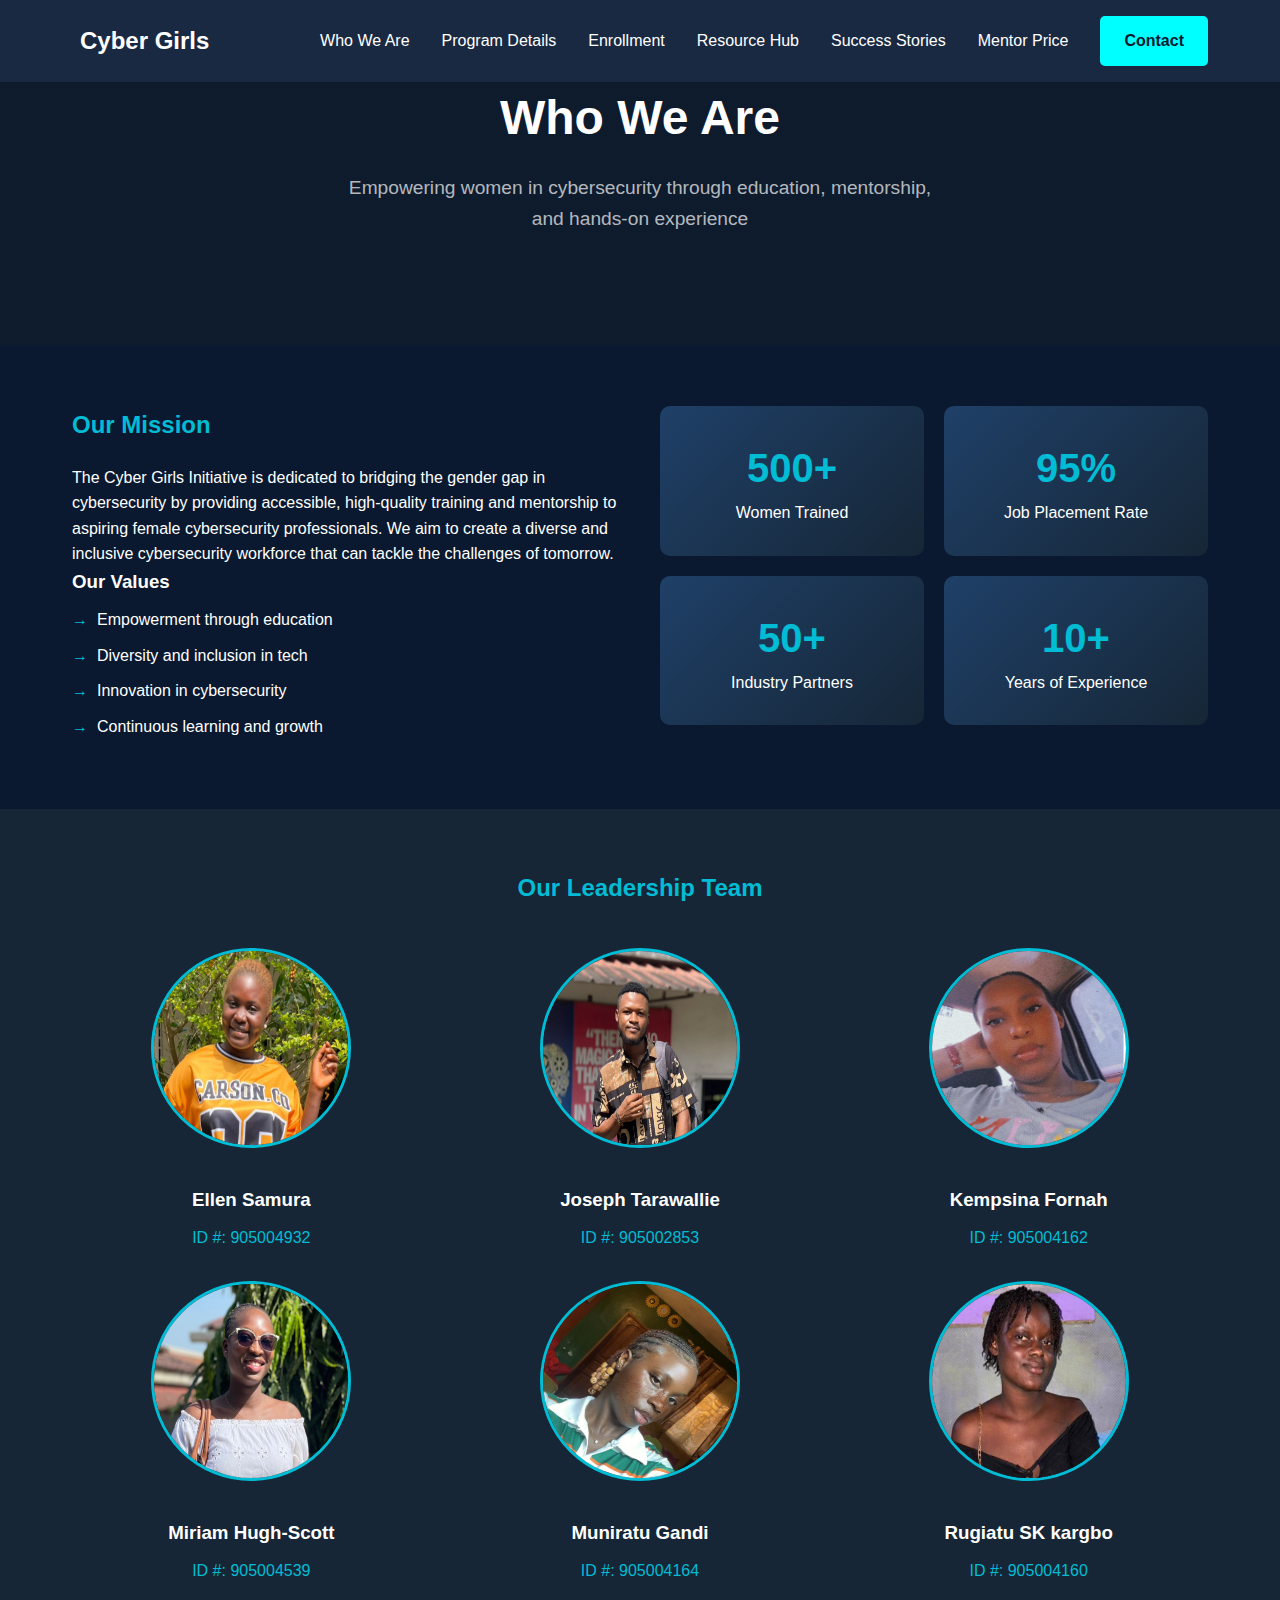
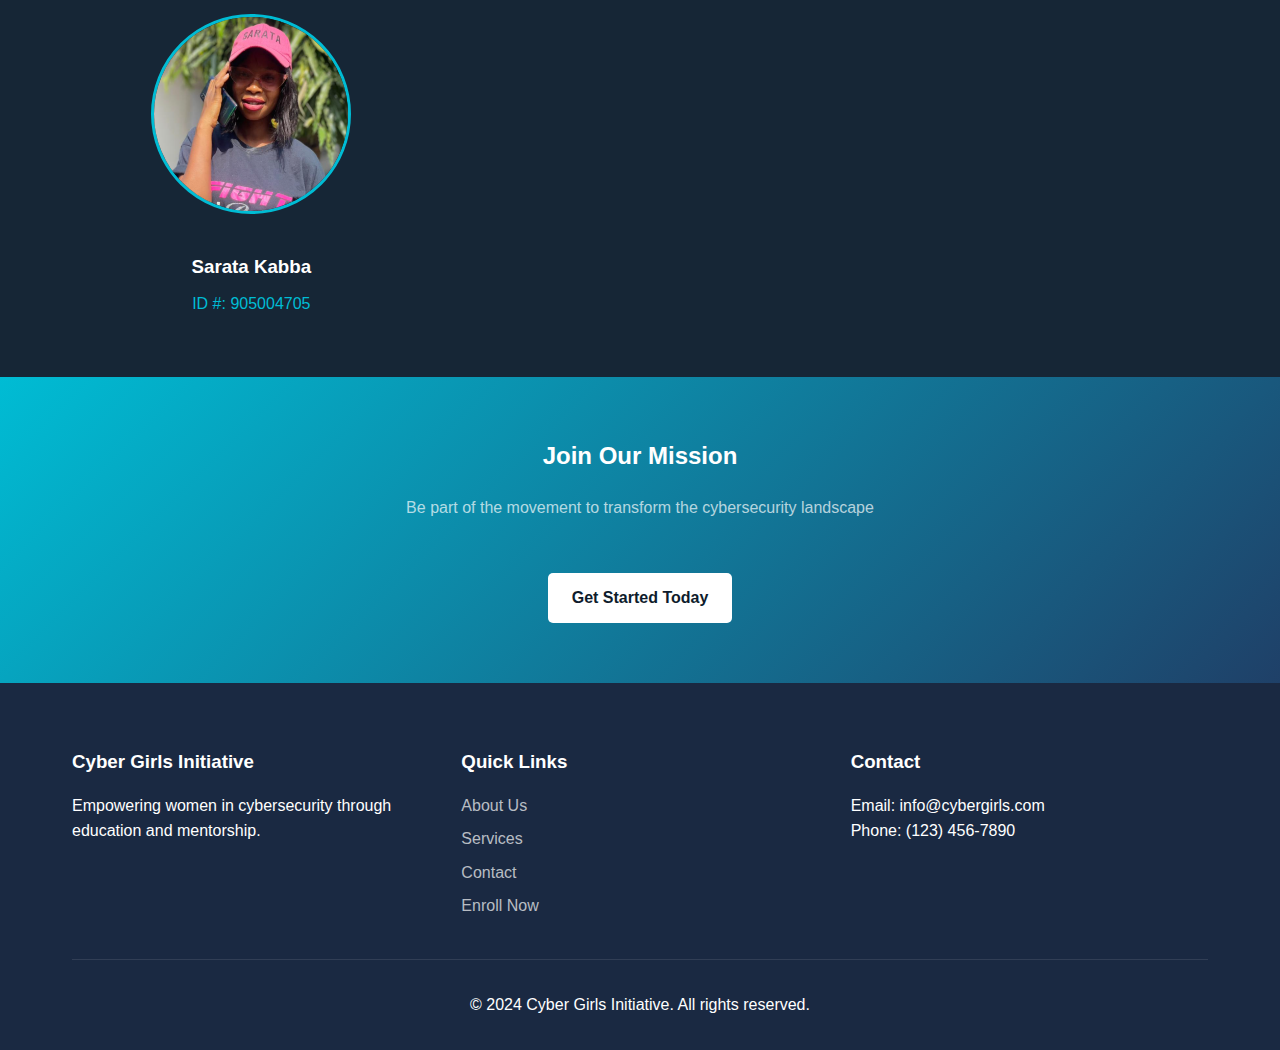
==== commit d710b049: "Update whoweare.html" ====
--- a/whoweare.html
+++ b/whoweare.html
@@ -77,41 +77,41 @@
                     <div class="team-member">
                         <img src="/assets/images/Ellen Samura.png" alt="Ellen Samura">
                         <h3>Ellen Samura</h3>
-                        <p>ID #: 4162</p>
+                        <p>ID #: 905004932</p>
                     </div>
                     <div class="team-member">
                         <img src="/assets/images/Joseph Trawallie.png" alt="Joseph Trawallie">
                         <h3>Joseph Tarawallie </h3>
-                        <p>ID #: 2853</p>
+                        <p>ID #: 905002853</p>
                     </div>
                     <div class="team-member">
                         <img src="/assets/images/Kempsina Fornah.png" alt="Kempsina Fornah">
                         <h3>Kempsina Fornah </h3>
-                        <p>ID #: 4932</p>
+                        <p>ID #: 905004162</p>
                     </div>
 
                     <div class="team-member">
                         <img src="/assets/images/Miriam Hugh-Scott.png" alt="Miriam Hugh-Scott">
                         <h3>Miriam Hugh-Scott</h3>
-                        <p>ID #: 4164</p>
+                        <p>ID #: 905004539</p>
                     </div>
 
                     <div class="team-member">
                         <img src="/assets/images/Muniratu Gandi.png" alt="Muniratu Gandi">
                         <h3>Muniratu Gandi</h3>
-                        <p>ID #: 4705</p>
+                        <p>ID #: 905004164</p>
                     </div>
 
                     <div class="team-member">
                         <img src="/assets/images/Rugiatu sk kargbo.png" alt="Rugiatu sk kargbo">
                         <h3>Rugiatu SK kargbo</h3>
-                        <p>ID #: 4160</p>
+                        <p>ID #: 905004160</p>
                     </div>
 
                     <div class="team-member">
                         <img src="/assets/images/Sarata Kabba.png" alt="Sarata Kabba">
                         <h3>Sarata Kabba</h3>
-                        <p>ID #: 4539</p>
+                        <p>ID #: 905004705</p>
                     </div>
 
                 </div>
